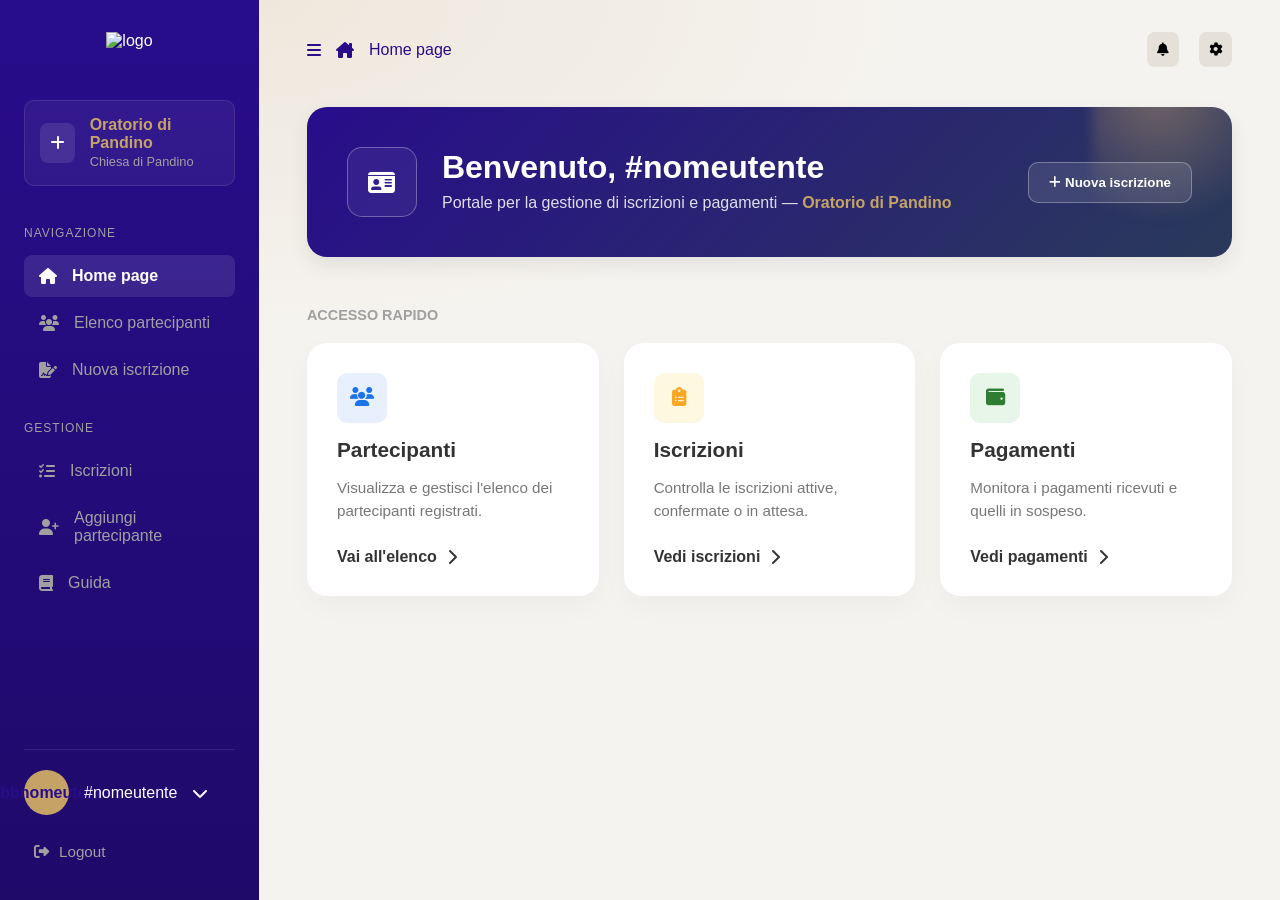
==== conf/index.html @ 87c7ec09 "first commit" ====
<!DOCTYPE html>
<html lang="it">
<head>
    <meta charset="UTF-8">
    <meta name="viewport" content="width=device-width, initial-scale=1.0">
    <title>GIIN - Dashboard</title>
    <link rel="stylesheet" href="shared.css">
    <link rel="stylesheet" href="index.css">
    <link rel="stylesheet" href="https://cdnjs.cloudflare.com/ajax/libs/font-awesome/6.4.0/css/all.min.css">
</head>
<body>

    <div class="container">
        <aside class="sidebar">
            <div class="logo">
                <img src="LOGO.svg" alt="logo">
            </div>

            <div class="location-card">
                <div class="icon-plus"><i class="fa-solid fa-plus"></i></div>
                <div class="text">
                    <strong>Oratorio di Pandino</strong>
                    <span>Chiesa di Pandino</span>
                </div>
            </div>

            <nav class="menu">
                <p class="menu-label">NAVIGAZIONE</p>
                <ul>
                    <li class="active"><a href="index.html"><i class="fa-solid fa-house"></i> Home page</a></li>
                    <li><a href="partecipanti.html"><i class="fa-solid fa-users"></i> Elenco partecipanti</a></li>
                    <li><a href="iscrizione.html"><i class="fa-solid fa-file-signature"></i> Nuova iscrizione</a></li>
                </ul>

                <p class="menu-label">GESTIONE</p>
                <ul>
                    <li><a href="memoria.html"><i class="fa-solid fa-list-check"></i> Iscrizioni</a></li>
                    <li><a href="nuovo.html"><i class="fa-solid fa-user-plus"></i> Aggiungi partecipante</a></li>
                    <li><a href="guida.html"><i class="fa-solid fa-book"></i> Guida</a></li>
                </ul>
            </nav>

            <div class="sidebar-footer">
                <div class="user-info">
                    <div class="avatar">#abbnomeutente</div>
                    <span>#nomeutente</span>
                    <i class="fa-solid fa-chevron-down"></i>
                </div>
                <a href="#" class="logout"><i class="fa-solid fa-right-from-bracket"></i> Logout</a>
            </div>
        </aside>

        <main class="main-content">
            <header class="top-bar">
                <div class="breadcrumb">
                    <i class="fa-solid fa-bars"></i>
                    <i class="fa-solid fa-house-chimney"></i>
                    <span>Home page</span>
                </div>
                <div class="top-icons">
                    <button class="btn-icon"><i class="fa-solid fa-bell"></i></button>
                    <button class="btn-icon"><i class="fa-solid fa-gear"></i></button>
                </div>
            </header>

            <section class="hero-card">
                <div class="hero-content">
                    <div class="hero-icon-box">
                        <i class="fa-solid fa-id-card"></i>
                    </div>
                    <div class="hero-text">
                        <h2>Benvenuto, #nomeutente</h2>
                        <p>Portale per la gestione di iscrizioni e pagamenti — <span>Oratorio di Pandino</span></p>
                    </div>
                </div>
                <button class="btn-new"><i class="fa-solid fa-plus"></i> Nuova iscrizione</button>
            </section>

            <section class="quick-access">
                <h3>ACCESSO RAPIDO</h3>
                <div class="cards-grid">
                    <div class="card">
                        <div class="card-icon blue"><i class="fa-solid fa-users"></i></div>
                        <h4>Partecipanti</h4>
                        <p>Visualizza e gestisci l'elenco dei partecipanti registrati.</p>
                        <a href="#">Vai all'elenco <i class="fa-solid fa-chevron-right"></i></a>
                    </div>

                    <div class="card">
                        <div class="card-icon yellow"><i class="fa-solid fa-clipboard-list"></i></div>
                        <h4>Iscrizioni</h4>
                        <p>Controlla le iscrizioni attive, confermate o in attesa.</p>
                        <a href="#">Vedi iscrizioni <i class="fa-solid fa-chevron-right"></i></a>
                    </div>

                    <div class="card">
                        <div class="card-icon green"><i class="fa-solid fa-wallet"></i></div>
                        <h4>Pagamenti</h4>
                        <p>Monitora i pagamenti ricevuti e quelli in sospeso.</p>
                        <a href="#">Vedi pagamenti <i class="fa-solid fa-chevron-right"></i></a>
                    </div>
                </div>
            </section>
        </main>
    </div>

    <script src="script.js"></script>
</body>
</html>
---- conf/shared.css ----
:root {
  --bg-dark: #280d8b;
  --bg-light: #f5f3ef;
  --accent-gold: #c5a367;
  --text-white: #ffffff;
  --text-gray: #a0a0a0;
  --text-dark: #1f2937;
  --card-white: #ffffff;

  --shadow-xs: 0 1px 2px rgba(0, 0, 0, 0.04);
  --shadow-sm: 0 8px 20px rgba(17, 24, 39, 0.08);
  --shadow-md: 0 18px 50px rgba(17, 24, 39, 0.14);

  --radius-sm: 12px;
  --radius-md: 16px;
  --radius-lg: 22px;

  --transition-fast: 0.15s ease;
  --transition-normal: 0.25s ease;
}

* {
  margin: 0;
  padding: 0;
  box-sizing: border-box;
  font-family: 'Segoe UI', Tahoma, Geneva, Verdana, sans-serif;
}

body {
  background: radial-gradient(1200px 600px at 20% 0%, rgba(197, 163, 103, 0.14), transparent 55%),
    var(--bg-light);
  color: #111827;
  overflow-x: hidden;
}

img {
  max-width: 100%;
  display: block;
}

.container {
  display: flex;
  min-height: 100vh;
}

/* Sidebar */
.sidebar {
  width: 350px;
  background: linear-gradient(180deg, var(--bg-dark), #1f0a6a);
  color: var(--text-white);
  padding: 2rem 1.5rem;
  display: flex;
  flex-direction: column;
}

.logo {
  display: flex;
  justify-content: center;
  align-items: center;
  margin-bottom: 18px;
}

.logo img {
  max-height: 200px;
  object-fit: contain;
}

.location-card {
  background: rgba(255, 255, 255, 0.06);
  border: 1px solid rgba(255, 255, 255, 0.12);
  border-radius: var(--radius-sm);
  padding: 14px;
  margin-top: 18px;
  display: flex;
  align-items: center;
  gap: 12px;
}

.icon-plus {
  background: rgba(255, 255, 255, 0.12);
  width: 42px;
  height: 42px;
  border-radius: 12px;
  display: flex;
  justify-content: center;
  align-items: center;
}

.location-card .text strong {
  display: block;
  color: var(--accent-gold);
  font-size: 1rem;
}

.location-card .text span {
  font-size: 0.8rem;
  color: rgba(255, 255, 255, 0.75);
}

.menu {
  margin-top: 36px;
  flex-grow: 1;
}

.menu-label {
  font-size: 0.75rem;
  color: rgba(255, 255, 255, 0.68);
  letter-spacing: 1px;
  margin-bottom: 14px;
}

.menu ul {
  list-style: none;
  margin-bottom: 22px;
}

.menu li {
  padding: 11px 14px;
  border-radius: 12px;
  margin-bottom: 8px;
  transition: var(--transition-normal);
}

.menu li:hover {
  background: rgba(255, 255, 255, 0.10);
  transform: translateX(4px);
}

.menu li.active {
  background: rgba(255, 255, 255, 0.14);
}

.menu a {
  color: rgba(255, 255, 255, 0.72);
  text-decoration: none;
  display: flex;
  align-items: center;
  gap: 12px;
}

.menu li.active a {
  color: var(--text-white);
  font-weight: 600;
}

.sidebar-footer {
  border-top: 1px solid rgba(255, 255, 255, 0.12);
  padding-top: 18px;
}

.user-info {
  display: flex;
  align-items: center;
  gap: 12px;
  margin-bottom: 16px;
}

.avatar {
  background: var(--accent-gold);
  color: var(--bg-dark);
  width: 44px;
  height: 44px;
  border-radius: 50%;
  display: flex;
  justify-content: center;
  align-items: center;
  font-weight: 800;
}

.logout {
  color: rgba(255, 255, 255, 0.7);
  text-decoration: none;
  display: flex;
  align-items: center;
  gap: 10px;
  font-size: 0.95rem;
  padding: 8px 10px;
  border-radius: 10px;
}

.logout:hover {
  background: rgba(255, 255, 255, 0.08);
}

/* Main */
.main-content {
  flex-grow: 1;
  padding: 2.2rem 3.2rem;
  max-width: 1200px;
}

.top-bar {
  display: flex;
  justify-content: space-between;
  align-items: center;
  margin-bottom: 28px;
}

.breadcrumb {
  display: flex;
  align-items: center;
  gap: 12px;
  color: var(--bg-dark);
  font-weight: 600;
}

.top-icons {
  display: flex;
  align-items: center;
  gap: 10px;
}

.btn-icon {
  background: rgba(229, 224, 216, 0.95);
  border: 1px solid rgba(0, 0, 0, 0.03);
  padding: 10px;
  border-radius: 12px;
  cursor: pointer;
  transition: var(--transition-fast);
}

.btn-icon:hover {
  background: rgba(212, 201, 184, 1);
  transform: translateY(-1px);
}

/* Hero */
.hero-card {
  background: linear-gradient(135deg, var(--bg-dark) 0%, #3d1db3 100%);
  border-radius: var(--radius-lg);
  padding: 30px 40px;
  color: white;
  display: flex;
  justify-content: space-between;
  align-items: center;
  position: relative;
  overflow: hidden;
  box-shadow: var(--shadow-sm);
}

.hero-card::after {
  content: '';
  position: absolute;
  inset: -80px -80px auto auto;
  width: 220px;
  height: 220px;
  background: radial-gradient(circle at 30% 30%, rgba(197, 163, 103, 0.65), transparent 60%);
  filter: blur(6px);
  opacity: 0.7;
  pointer-events: none;
}

.hero-content {
  display: flex;
  align-items: center;
  gap: 22px;
  z-index: 1;
}

.hero-icon {
  width: 58px;
  height: 58px;
  border-radius: 16px;
  border: 1px solid rgba(255, 255, 255, 0.28);
  background: rgba(255, 255, 255, 0.06);
  display: flex;
  justify-content: center;
  align-items: center;
  font-size: 1.35rem;
}

.hero-icon-box {
  width: 70px;
  height: 70px;
  border-radius: 18px;
  border: 1px solid rgba(255, 255, 255, 0.28);
  background: rgba(255, 255, 255, 0.06);
  display: flex;
  justify-content: center;
  align-items: center;
  font-size: 1.5rem;
}

.hero-text h2 {
  font-size: 2rem;
  margin-bottom: 4px;
}

.hero-text p {
  color: rgba(255, 255, 255, 0.85);
  line-height: 1.45;
}

.btn-new {
  background: rgba(255, 255, 255, 0.12);
  color: white;
  border: 1px solid rgba(255, 255, 255, 0.28);
  padding: 12px 18px;
  border-radius: 14px;
  cursor: pointer;
  font-weight: 700;
  z-index: 1;
  transition: var(--transition-fast);
}

.btn-new:hover {
  background: rgba(255, 255, 255, 0.18);
  transform: translateY(-2px);
  box-shadow: var(--shadow-xs);
}

.content-section {
  background: var(--card-white);
  padding: 32px;
  border-radius: var(--radius-lg);
  box-shadow: var(--shadow-light);
  border: 1px solid rgba(17, 24, 39, 0.04);
}

.fade-in {
  animation: fadeIn 0.5s ease-out;
}

@keyframes fadeIn {
  from {
    opacity: 0;
    transform: translateY(10px);
  }
  to {
    opacity: 1;
    transform: translateY(0);
  }
}

@media (max-width: 1024px) {
  .sidebar {
    width: 300px;
  }
  .main-content {
    padding: 2rem;
  }
}

@media (max-width: 768px) {
  .container {
    flex-direction: column;
  }

  .sidebar {
    width: 100%;
    height: auto;
    position: relative;
    padding: 1rem;
  }

  .sidebar-footer,
  .location-card,
  .menu-label {
    display: none;
  }

  .menu {
    margin-top: 8px;
  }

  .menu ul {
    display: flex;
    flex-wrap: wrap;
    gap: 8px;
    margin-bottom: 0;
  }

  .menu li {
    margin-bottom: 0;
    padding: 10px 12px;
  }

  .main-content {
    padding: 1.25rem;
  }

  .hero-card {
    padding: 20px;
    flex-direction: column;
    text-align: center;
    gap: 18px;
  }

  .hero-content {
    flex-direction: column;
  }
}
---- conf/index.css ----
:root {
    /* delega a shared.css quando presente */

    --bg-dark: #280d8b;
    --bg-light: #f5f3ef;
    --accent-gold: #c5a367;
    --text-white: #ffffff;
    --text-gray: #a0a0a0;
    --card-white: #ffffff;
    --shadow-light: rgba(0,0,0,0.03);
    --shadow-medium: rgba(0,0,0,0.1);
    --transition-fast: 0.2s ease;
    --transition-normal: 0.3s ease;
}

* {
    margin: 0;
    padding: 0;
    box-sizing: border-box;
    font-family: 'Segoe UI', Tahoma, Geneva, Verdana, sans-serif;
}

body {
    background-color: var(--bg-light);
}

.container {
    display: flex;
    min-height: 100vh;
}

/* Sidebar */
.sidebar {
    width: 350px;
    background-color: var(--bg-dark);
    color: var(--text-white);
    padding: 2rem 1.5rem;
    display: flex;
    flex-direction: column;
}


.logo {
    display: flex;
    justify-content: center; 
    align-items: center;
    margin-bottom: 20px;
}

.logo img {
    max-width: 100%;    
    height: auto;       
    max-height: 200px;  
    object-fit: contain; 
}

.location-card {
    background: rgba(255,255,255,0.05);
    border: 1px solid rgba(255,255,255,0.1);
    border-radius: 10px;
    padding: 15px;
    margin-top: 30px;
    display: flex;
    align-items: center;
    gap: 15px;
}

.icon-plus {
    background: rgba(255,255,255,0.1);
    width: 40px;
    height: 40px;
    border-radius: 8px;
    display: flex;
    justify-content: center;
    align-items: center;
}

.location-card .text strong { display: block; color: var(--accent-gold); }
.location-card .text span { font-size: 0.8rem; color: var(--text-gray); }

.menu { margin-top: 40px; flex-grow: 1; }

.menu-label {
    font-size: 0.75rem;
    color: var(--text-gray);
    letter-spacing: 1px;
    margin-bottom: 15px;
}

.menu ul { list-style: none; margin-bottom: 30px; }

.menu li {
    padding: 12px 15px;
    border-radius: 8px;
    margin-bottom: 5px;
    transition: 0.3s;
}

.menu li.active { background: rgba(255,255,255,0.1); }

.menu a {
    color: var(--text-gray);
    text-decoration: none;
    display: flex;
    align-items: center;
    gap: 15px;
}

.menu li.active a { color: var(--text-white); }

/* Footer Sidebar */
.sidebar-footer { border-top: 1px solid rgba(255,255,255,0.1); padding-top: 20px; }

.user-info {
    display: flex;
    align-items: center;
    gap: 15px;
    margin-bottom: 20px;
}

.avatar {
    background: var(--accent-gold);
    color: var(--bg-dark);
    width: 45px;
    height: 45px;
    border-radius: 50%;
    display: flex;
    justify-content: center;
    align-items: center;
    font-weight: bold;
}

.logout { color: var(--text-gray); text-decoration: none; display: flex; align-items: center; gap: 10px; }

/* Main Content */
.main-content {
    flex-grow: 1;
    padding: 2rem 3rem;
}

.top-bar {
    display: flex;
    justify-content: space-between;
    align-items: center;
    margin-bottom: 40px;
}

.breadcrumb { display: flex; align-items: center; gap: 15px; color: var(--bg-dark); font-weight: 500; }

.btn-icon {
    background: #e5e0d8;
    border: none;
    padding: 10px;
    border-radius: 8px;
    margin-left: 10px;
    cursor: pointer;
}

/* Hero Section */
.hero-card {
    background: linear-gradient(135deg, var(--bg-dark) 0%, #2a3a5a 100%);
    border-radius: 20px;
    padding: 40px;
    color: white;
    display: flex;
    justify-content: space-between;
    align-items: center;
    position: relative;
    overflow: hidden;
}

.hero-content { display: flex; align-items: center; gap: 25px; z-index: 2; }

.hero-icon-box {
    width: 70px;
    height: 70px;
    border: 1px solid rgba(255,255,255,0.3);
    border-radius: 15px;
    display: flex;
    justify-content: center;
    align-items: center;
    font-size: 1.5rem;
}

.hero-text h2 { font-size: 2rem; margin-bottom: 5px; }
.hero-text span { color: var(--accent-gold); font-weight: bold; }

.btn-new {
    background: rgba(255,255,255,0.1);
    color: white;
    border: 1px solid rgba(255,255,255,0.3);
    padding: 12px 20px;
    border-radius: 10px;
    cursor: pointer;
    font-weight: bold;
    z-index: 2;
}

/* Quick Access Cards */
.quick-access { margin-top: 50px; }
.quick-access h3 { color: var(--text-gray); font-size: 0.9rem; margin-bottom: 20px; }

.cards-grid {
    display: grid;
    grid-template-columns: repeat(3, 1fr);
    gap: 25px;
}

.card {
    background: var(--card-white);
    padding: 30px;
    border-radius: 20px;
    box-shadow: 0 10px 30px rgba(0,0,0,0.03);
    display: flex;
    flex-direction: column;
    gap: 15px;
}

.card-icon {
    width: 50px;
    height: 50px;
    border-radius: 10px;
    display: flex;
    justify-content: center;
    align-items: center;
    font-size: 1.2rem;
}

.card-icon.blue { background: #e8f0fe; color: #1a73e8; }
.card-icon.yellow { background: #fff8e1; color: #f9a825; }
.card-icon.green { background: #e8f5e9; color: #2e7d32; }

.card h4 { font-size: 1.3rem; color: #333; }
.card p { color: #777; line-height: 1.5; font-size: 0.95rem; }
.card a {
    margin-top: 10px;
    text-decoration: none;
    color: #333;
    font-weight: 600;
    display: flex;
    align-items: center;
    gap: 10px;
}


@media (max-width: 1024px) {
    .sidebar {
        width: 300px;
    }
    
    .main-content {
        padding: 2rem 2rem;
    }
    
    .cards-grid {
        grid-template-columns: repeat(2, 1fr);
        gap: 20px;
    }
    
    .hero-card {
        padding: 30px;
        flex-direction: column;
        text-align: center;
        gap: 20px;
    }
    
    .hero-content {
        flex-direction: column;
        gap: 20px;
    }
}

@media (max-width: 768px) {
    .container {
        flex-direction: column;
    }
    
    .sidebar {
        width: 100%;
        height: auto;
        padding: 1rem;
        position: relative;
    }
    
    .sidebar-footer {
        display: none; 
    }
    
    .main-content {
        padding: 1rem;
    }
    
    .top-bar {
        flex-direction: column;
        gap: 10px;
        align-items: flex-start;
    }
    
    .breadcrumb {
        font-size: 0.9rem;
    }
    
    .hero-card {
        padding: 20px;
        margin-bottom: 20px;
    }
    
    .hero-text h2 {
        font-size: 1.5rem;
    }
    
    .cards-grid {
        grid-template-columns: 1fr;
        gap: 15px;
    }
    
    .card {
        padding: 20px;
    }
    
    .card h4 {
        font-size: 1.1rem;
    }
    
    .card p {
        font-size: 0.9rem;
    }
}

@media (max-width: 480px) {
    .sidebar {
        padding: 1rem 0.5rem;
    }
    
    .location-card {
        padding: 10px;
        gap: 10px;
    }
    
    .menu li {
        padding: 10px 12px;
    }
    
    .main-content {
        padding: 0.5rem;
    }
}
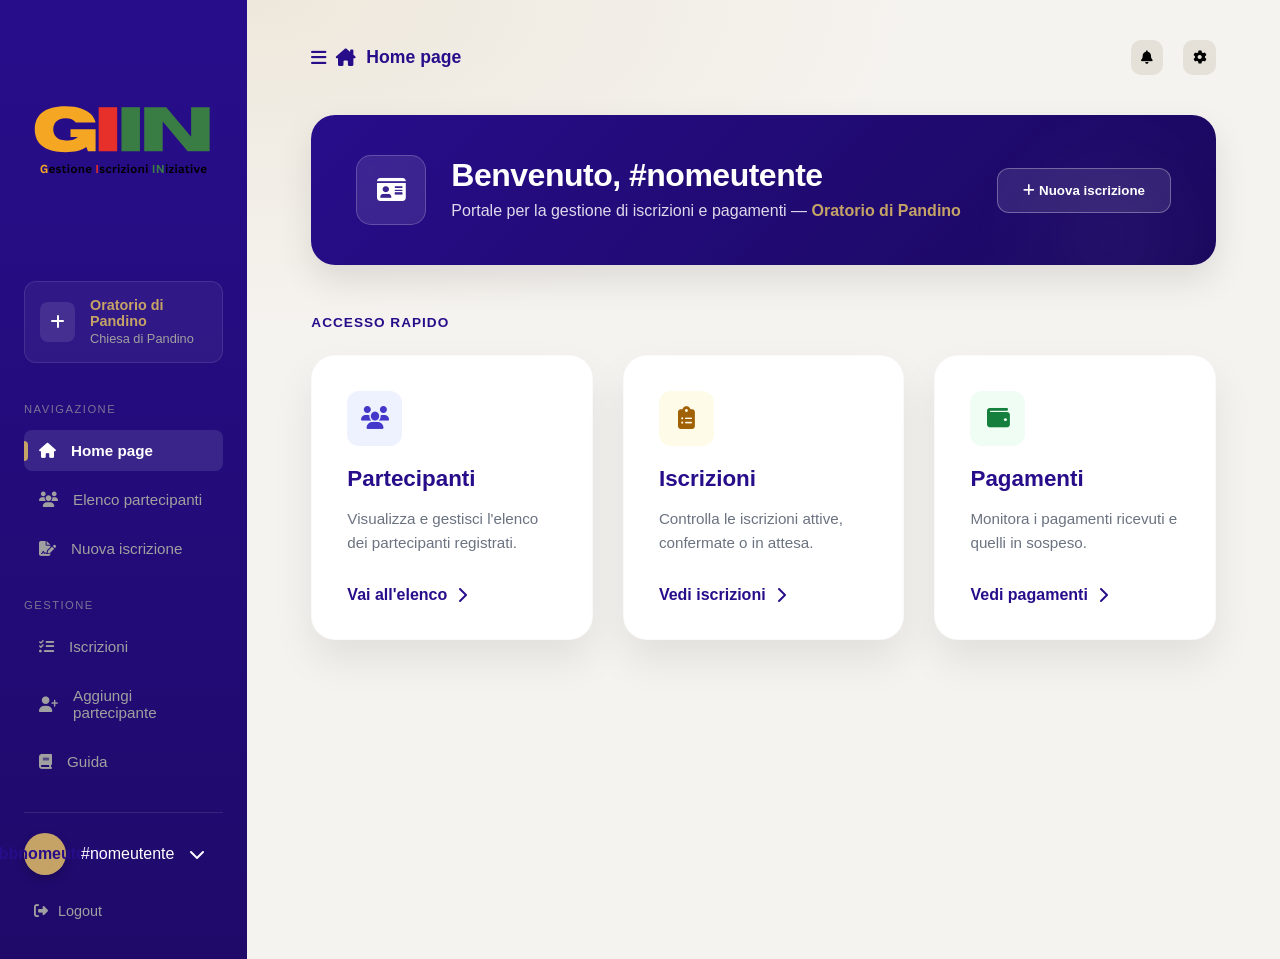
==== commit ace171b6: "feat: Enhance styling and functionality across various components - Updated CSS variables and styles" ====
--- a/conf/index.html
+++ b/conf/index.html
@@ -13,7 +13,7 @@
     <div class="container">
         <aside class="sidebar">
             <div class="logo">
-                <img src="LOGO.svg" alt="logo">
+                <img src="logo.svg" alt="logo">
             </div>
 
             <div class="location-card">
--- a/conf/index.css
+++ b/conf/index.css
@@ -1,6 +1,4 @@
 :root {
-    /* delega a shared.css quando presente */
-
     --bg-dark: #280d8b;
     --bg-light: #f5f3ef;
     --accent-gold: #c5a367;
@@ -9,6 +7,7 @@
     --card-white: #ffffff;
     --shadow-light: rgba(0,0,0,0.03);
     --shadow-medium: rgba(0,0,0,0.1);
+    --shadow-premium: 0 20px 40px rgba(0,0,0,0.08);
     --transition-fast: 0.2s ease;
     --transition-normal: 0.3s ease;
 }
@@ -17,11 +16,13 @@
     margin: 0;
     padding: 0;
     box-sizing: border-box;
-    font-family: 'Segoe UI', Tahoma, Geneva, Verdana, sans-serif;
+    font-family: 'Segoe UI', Roboto, Helvetica, Arial, sans-serif;
 }
 
 body {
     background-color: var(--bg-light);
+    color: #111827;
+    overflow-x: hidden;
 }
 
 .container {
@@ -29,7 +30,6 @@
     min-height: 100vh;
 }
 
-/* Sidebar */
 .sidebar {
     width: 350px;
     background-color: var(--bg-dark);
@@ -39,7 +39,6 @@
     flex-direction: column;
 }
 
-
 .logo {
     display: flex;
     justify-content: center; 
@@ -57,7 +56,7 @@
 .location-card {
     background: rgba(255,255,255,0.05);
     border: 1px solid rgba(255,255,255,0.1);
-    border-radius: 10px;
+    border-radius: 12px;
     padding: 15px;
     margin-top: 30px;
     display: flex;
@@ -75,28 +74,64 @@
     align-items: center;
 }
 
-.location-card .text strong { display: block; color: var(--accent-gold); }
-.location-card .text span { font-size: 0.8rem; color: var(--text-gray); }
-
-.menu { margin-top: 40px; flex-grow: 1; }
+.location-card .text strong { 
+    display: block; 
+    color: var(--accent-gold); 
+    font-size: 0.9rem;
+}
+
+.location-card .text span { 
+    font-size: 0.8rem; 
+    color: var(--text-gray); 
+}
+
+.menu { 
+    margin-top: 40px; 
+    flex-grow: 1; 
+}
 
 .menu-label {
-    font-size: 0.75rem;
+    font-size: 0.7rem;
     color: var(--text-gray);
-    letter-spacing: 1px;
+    text-transform: uppercase;
+    letter-spacing: 1.5px;
     margin-bottom: 15px;
-}
-
-.menu ul { list-style: none; margin-bottom: 30px; }
+    opacity: 0.7;
+}
+
+.menu ul { 
+    list-style: none; 
+    margin-bottom: 30px; 
+}
 
 .menu li {
     padding: 12px 15px;
     border-radius: 8px;
-    margin-bottom: 5px;
-    transition: 0.3s;
-}
-
-.menu li.active { background: rgba(255,255,255,0.1); }
+    margin-bottom: 8px;
+    transition: var(--transition-normal);
+    cursor: pointer;
+    position: relative;
+}
+
+.menu li:hover { 
+    background: rgba(255,255,255,0.08); 
+    transform: translateX(5px); 
+}
+
+.menu li.active { 
+    background: rgba(255,255,255,0.1); 
+}
+
+.menu li.active::before {
+    content: '';
+    position: absolute;
+    left: 0;
+    top: 25%;
+    height: 50%;
+    width: 4px;
+    background: var(--accent-gold);
+    border-radius: 0 4px 4px 0;
+}
 
 .menu a {
     color: var(--text-gray);
@@ -104,12 +139,18 @@
     display: flex;
     align-items: center;
     gap: 15px;
-}
-
-.menu li.active a { color: var(--text-white); }
-
-/* Footer Sidebar */
-.sidebar-footer { border-top: 1px solid rgba(255,255,255,0.1); padding-top: 20px; }
+    font-size: 0.95rem;
+}
+
+.menu li.active a { 
+    color: var(--text-white); 
+    font-weight: 600;
+}
+
+.sidebar-footer { 
+    border-top: 1px solid rgba(255,255,255,0.1); 
+    padding-top: 20px; 
+}
 
 .user-info {
     display: flex;
@@ -121,21 +162,34 @@
 .avatar {
     background: var(--accent-gold);
     color: var(--bg-dark);
-    width: 45px;
-    height: 45px;
+    width: 42px;
+    height: 42px;
     border-radius: 50%;
     display: flex;
     justify-content: center;
     align-items: center;
     font-weight: bold;
-}
-
-.logout { color: var(--text-gray); text-decoration: none; display: flex; align-items: center; gap: 10px; }
-
-/* Main Content */
+    box-shadow: 0 4px 10px rgba(0,0,0,0.2);
+}
+
+.logout { 
+    color: var(--text-gray); 
+    text-decoration: none; 
+    display: flex; 
+    align-items: center; 
+    gap: 10px;
+    font-size: 0.9rem;
+    transition: color var(--transition-fast);
+}
+
+.logout:hover {
+    color: #ff4d4d;
+}
+
 .main-content {
     flex-grow: 1;
-    padding: 2rem 3rem;
+    padding: 2.5rem 4rem;
+    max-width: 1400px;
 }
 
 .top-bar {
@@ -145,203 +199,201 @@
     margin-bottom: 40px;
 }
 
-.breadcrumb { display: flex; align-items: center; gap: 15px; color: var(--bg-dark); font-weight: 500; }
+.breadcrumb { 
+    display: flex; 
+    align-items: center; 
+    gap: 10px; 
+    color: var(--bg-dark); 
+    font-weight: 600; 
+    font-size: 1.1rem;
+}
 
 .btn-icon {
     background: #e5e0d8;
     border: none;
     padding: 10px;
-    border-radius: 8px;
+    border-radius: 10px;
     margin-left: 10px;
     cursor: pointer;
-}
-
-/* Hero Section */
+    transition: var(--transition-fast);
+}
+
+.btn-icon:hover { 
+    background: #d4c9b8; 
+    transform: translateY(-2px); 
+}
+
 .hero-card {
-    background: linear-gradient(135deg, var(--bg-dark) 0%, #2a3a5a 100%);
-    border-radius: 20px;
-    padding: 40px;
+    background: linear-gradient(135deg, var(--bg-dark) 0%, #1a085e 100%);
+    border-radius: 24px;
+    padding: 40px 45px;
     color: white;
     display: flex;
     justify-content: space-between;
     align-items: center;
     position: relative;
     overflow: hidden;
-}
-
-.hero-content { display: flex; align-items: center; gap: 25px; z-index: 2; }
+    box-shadow: 0 15px 35px var(--shadow-medium);
+}
+
+.hero-card::after {
+    content: '';
+    position: absolute;
+    top: -20%;
+    right: -5%;
+    width: 300px;
+    height: 300px;
+    background: radial-gradient(circle, rgba(255,255,255,0.05) 0%, transparent 70%);
+}
+
+.hero-content { 
+    display: flex; 
+    align-items: center; 
+    gap: 25px; 
+    z-index: 2; 
+}
 
 .hero-icon-box {
     width: 70px;
     height: 70px;
-    border: 1px solid rgba(255,255,255,0.3);
+    border: 1px solid rgba(255,255,255,0.2);
     border-radius: 15px;
     display: flex;
     justify-content: center;
     align-items: center;
-    font-size: 1.5rem;
-}
-
-.hero-text h2 { font-size: 2rem; margin-bottom: 5px; }
-.hero-text span { color: var(--accent-gold); font-weight: bold; }
+    font-size: 1.6rem;
+    background: rgba(255,255,255,0.1);
+    backdrop-filter: blur(5px);
+}
+
+.hero-text h2 { 
+    font-size: 2rem; 
+    margin-bottom: 5px; 
+    letter-spacing: -0.5px;
+}
+
+.hero-text span { 
+    color: var(--accent-gold); 
+    font-weight: 700; 
+}
 
 .btn-new {
     background: rgba(255,255,255,0.1);
     color: white;
     border: 1px solid rgba(255,255,255,0.3);
-    padding: 12px 20px;
-    border-radius: 10px;
+    padding: 14px 25px;
+    border-radius: 12px;
     cursor: pointer;
-    font-weight: bold;
+    font-weight: 700;
     z-index: 2;
-}
-
-/* Quick Access Cards */
-.quick-access { margin-top: 50px; }
-.quick-access h3 { color: var(--text-gray); font-size: 0.9rem; margin-bottom: 20px; }
+    transition: var(--transition-fast);
+}
+
+.btn-new:hover { 
+    background: var(--accent-gold); 
+    border-color: var(--accent-gold);
+    color: var(--bg-dark);
+    transform: translateY(-3px);
+}
+
+.quick-access { 
+    margin-top: 50px; 
+}
+
+.quick-access h3 { 
+    color: var(--bg-dark); 
+    font-size: 0.85rem; 
+    margin-bottom: 25px; 
+    text-transform: uppercase;
+    letter-spacing: 1px;
+    font-weight: 800;
+}
 
 .cards-grid {
     display: grid;
     grid-template-columns: repeat(3, 1fr);
-    gap: 25px;
+    gap: 30px;
 }
 
 .card {
     background: var(--card-white);
-    padding: 30px;
-    border-radius: 20px;
-    box-shadow: 0 10px 30px rgba(0,0,0,0.03);
+    padding: 35px;
+    border-radius: 24px;
+    box-shadow: var(--shadow-premium);
     display: flex;
     flex-direction: column;
     gap: 15px;
+    transition: var(--transition-normal);
+    cursor: pointer;
+    border: 1px solid rgba(0,0,0,0.02);
+}
+
+.card:hover { 
+    transform: translateY(-8px); 
+    box-shadow: 0 25px 50px rgba(0,0,0,0.12); 
 }
 
 .card-icon {
-    width: 50px;
-    height: 50px;
-    border-radius: 10px;
+    width: 55px;
+    height: 55px;
+    border-radius: 12px;
     display: flex;
     justify-content: center;
     align-items: center;
-    font-size: 1.2rem;
-}
-
-.card-icon.blue { background: #e8f0fe; color: #1a73e8; }
-.card-icon.yellow { background: #fff8e1; color: #f9a825; }
-.card-icon.green { background: #e8f5e9; color: #2e7d32; }
-
-.card h4 { font-size: 1.3rem; color: #333; }
-.card p { color: #777; line-height: 1.5; font-size: 0.95rem; }
+    font-size: 1.4rem;
+    margin-bottom: 5px;
+}
+
+.card-icon.blue { background: #eef2ff; color: #4338ca; }
+.card-icon.yellow { background: #fefce8; color: #a16207; }
+.card-icon.green { background: #f0fdf4; color: #15803d; }
+
+.card h4 { 
+    font-size: 1.4rem; 
+    color: var(--bg-dark); 
+    font-weight: 700;
+}
+
+.card p { 
+    color: #6b7280; 
+    line-height: 1.6; 
+    font-size: 0.95rem; 
+}
+
 .card a {
-    margin-top: 10px;
+    margin-top: 15px;
     text-decoration: none;
-    color: #333;
-    font-weight: 600;
+    color: var(--bg-dark);
+    font-weight: 700;
     display: flex;
     align-items: center;
     gap: 10px;
 }
 
+.fade-in { 
+    animation: fadeIn 0.6s cubic-bezier(0.23, 1, 0.32, 1); 
+}
+
+@keyframes fadeIn {
+    from { opacity: 0; transform: translateY(20px); }
+    to { opacity: 1; transform: translateY(0); }
+}
 
 @media (max-width: 1024px) {
-    .sidebar {
-        width: 300px;
-    }
-    
-    .main-content {
-        padding: 2rem 2rem;
-    }
-    
-    .cards-grid {
-        grid-template-columns: repeat(2, 1fr);
-        gap: 20px;
-    }
-    
-    .hero-card {
-        padding: 30px;
-        flex-direction: column;
-        text-align: center;
-        gap: 20px;
-    }
-    
-    .hero-content {
-        flex-direction: column;
-        gap: 20px;
-    }
+    .sidebar { width: 300px; }
+    .main-content { padding: 2rem; }
+    .cards-grid { grid-template-columns: repeat(2, 1fr); gap: 20px; }
+    .hero-card { flex-direction: column; text-align: center; gap: 25px; }
 }
 
 @media (max-width: 768px) {
-    .container {
-        flex-direction: column;
-    }
-    
-    .sidebar {
-        width: 100%;
-        height: auto;
-        padding: 1rem;
-        position: relative;
-    }
-    
-    .sidebar-footer {
-        display: none; 
-    }
-    
-    .main-content {
-        padding: 1rem;
-    }
-    
-    .top-bar {
-        flex-direction: column;
-        gap: 10px;
-        align-items: flex-start;
-    }
-    
-    .breadcrumb {
-        font-size: 0.9rem;
-    }
-    
-    .hero-card {
-        padding: 20px;
-        margin-bottom: 20px;
-    }
-    
-    .hero-text h2 {
-        font-size: 1.5rem;
-    }
-    
-    .cards-grid {
-        grid-template-columns: 1fr;
-        gap: 15px;
-    }
-    
-    .card {
-        padding: 20px;
-    }
-    
-    .card h4 {
-        font-size: 1.1rem;
-    }
-    
-    .card p {
-        font-size: 0.9rem;
-    }
-}
-
-@media (max-width: 480px) {
-    .sidebar {
-        padding: 1rem 0.5rem;
-    }
-    
-    .location-card {
-        padding: 10px;
-        gap: 10px;
-    }
-    
-    .menu li {
-        padding: 10px 12px;
-    }
-    
-    .main-content {
-        padding: 0.5rem;
-    }
+    .container { flex-direction: column; }
+    .sidebar { width: 100%; height: auto; padding: 1.5rem; position: relative; }
+    .sidebar-footer, .menu-label, .menu li.active::before { display: none; }
+    .menu { margin-top: 10px; }
+    .menu ul { display: flex; overflow-x: auto; gap: 10px; padding-bottom: 10px; }
+    .menu li { margin-bottom: 0; white-space: nowrap; background: rgba(255,255,255,0.05); }
+    .main-content { padding: 1.5rem; }
+    .top-bar { flex-direction: column; align-items: flex-start; gap: 15px; }
+    .cards-grid { grid-template-columns: 1fr; }
 }
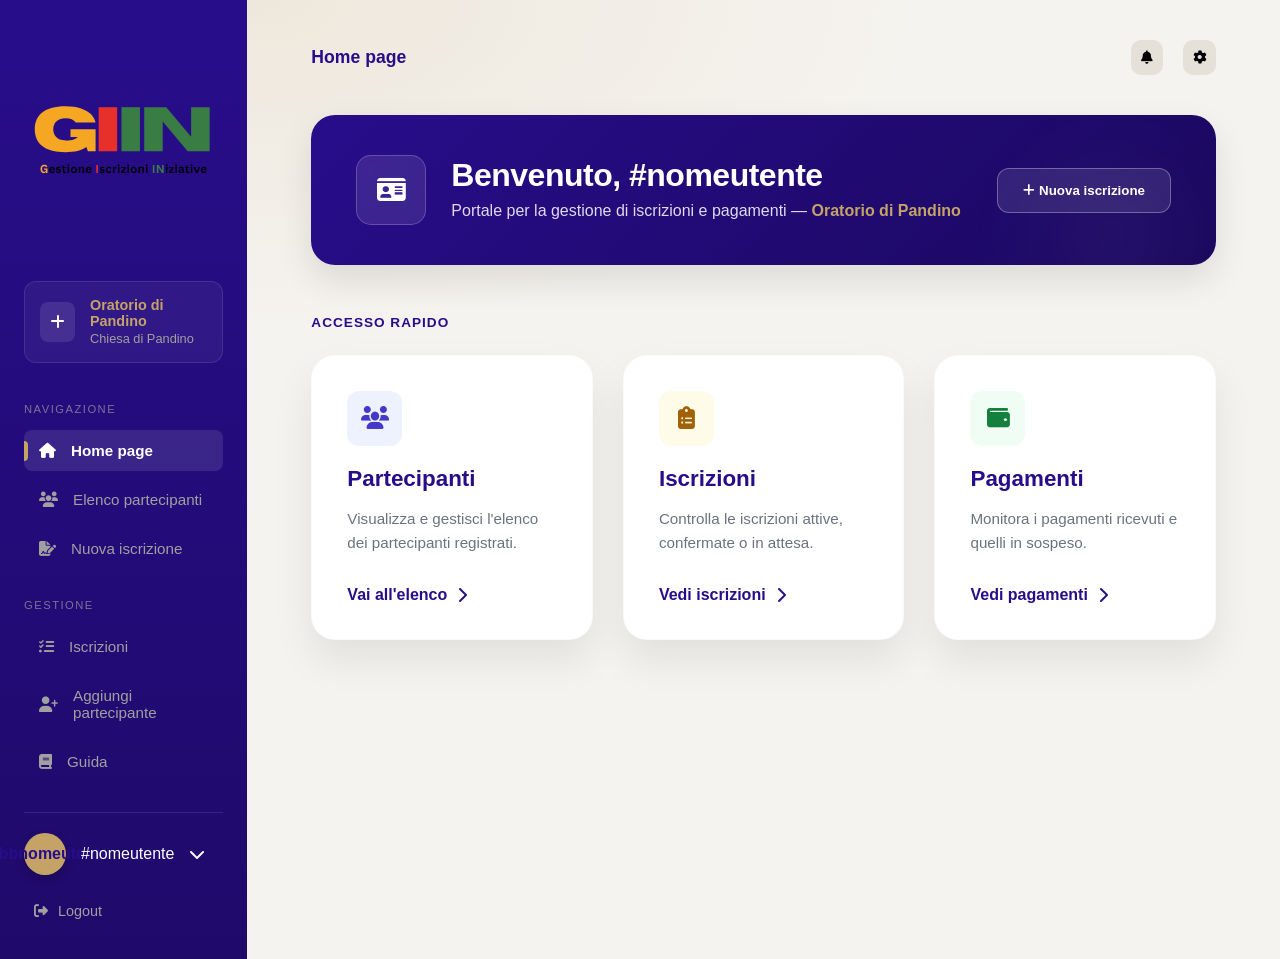
==== commit a88b7686: "feat: Implement sidebar functionality and enhance form structure" ====
--- a/conf/index.html
+++ b/conf/index.html
@@ -54,7 +54,6 @@
             <header class="top-bar">
                 <div class="breadcrumb">
                     <i class="fa-solid fa-bars"></i>
-                    <i class="fa-solid fa-house-chimney"></i>
                     <span>Home page</span>
                 </div>
                 <div class="top-icons">
@@ -104,6 +103,6 @@
         </main>
     </div>
 
-    <script src="script.js"></script>
+    <script src="shared.js"></script>
 </body>
 </html>
--- a/conf/shared.css
+++ b/conf/shared.css
@@ -202,6 +202,16 @@
   gap: 12px;
   color: var(--bg-dark);
   font-weight: 600;
+}
+
+.breadcrumb .fa-bars {
+  display: none;
+}
+
+@media (max-width: 768px) {
+  .breadcrumb .fa-bars {
+    display: inline-block;
+  }
 }
 
 .top-icons {
--- a/conf/index.css
+++ b/conf/index.css
@@ -388,7 +388,23 @@
 
 @media (max-width: 768px) {
     .container { flex-direction: column; }
-    .sidebar { width: 100%; height: auto; padding: 1.5rem; position: relative; }
+    .sidebar {
+        position: fixed !important;
+        top: 0;
+        left: -100%;
+        width: 280px;
+        height: 100vh;
+        padding: 1.5rem;
+        z-index: 99999 !important;
+        transition: left 0.3s cubic-bezier(0.4, 0, 0.2, 1);
+        display: flex !important;
+        box-shadow: 10px 0 30px rgba(0,0,0,0.2);
+    }
+
+    .sidebar.mobile-open {
+        left: 0 !important;
+    }
+
     .sidebar-footer, .menu-label, .menu li.active::before { display: none; }
     .menu { margin-top: 10px; }
     .menu ul { display: flex; overflow-x: auto; gap: 10px; padding-bottom: 10px; }
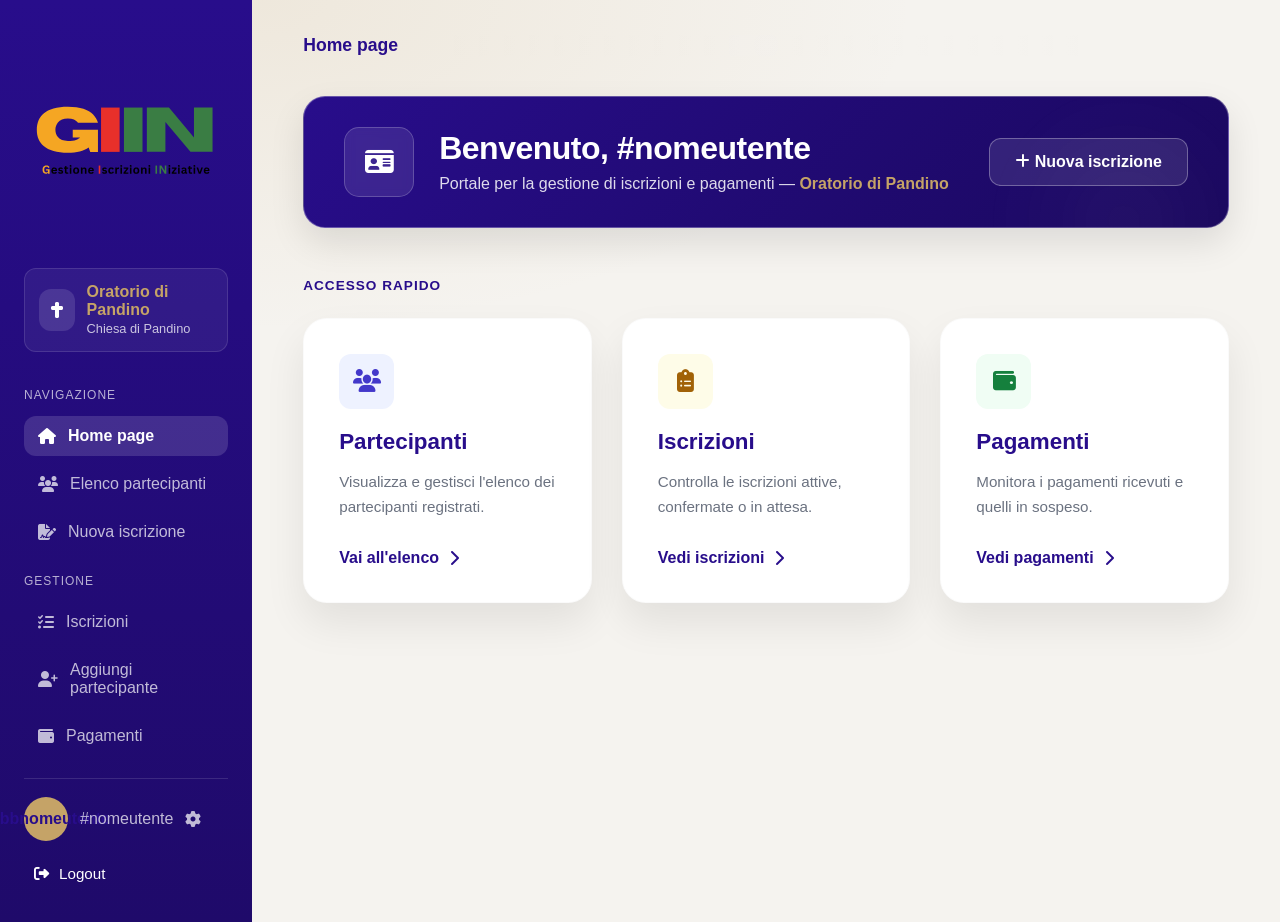
==== commit 52734c70: "finished" ====
--- a/conf/index.html
+++ b/conf/index.html
@@ -16,13 +16,13 @@
                 <img src="logo.svg" alt="logo">
             </div>
 
-            <div class="location-card">
-                <div class="icon-plus"><i class="fa-solid fa-plus"></i></div>
+            <a class="location-card" href="https://chiesapandino.it/">
+                <div class="icon-plus"><i class="fa-solid fa-cross"></i></div>
                 <div class="text">
                     <strong>Oratorio di Pandino</strong>
                     <span>Chiesa di Pandino</span>
                 </div>
-            </div>
+            </a>
 
             <nav class="menu">
                 <p class="menu-label">NAVIGAZIONE</p>
@@ -36,17 +36,17 @@
                 <ul>
                     <li><a href="memoria.html"><i class="fa-solid fa-list-check"></i> Iscrizioni</a></li>
                     <li><a href="nuovo.html"><i class="fa-solid fa-user-plus"></i> Aggiungi partecipante</a></li>
-                    <li><a href="guida.html"><i class="fa-solid fa-book"></i> Guida</a></li>
+                    <li><a href="pagamenti.html"><i class="fa-solid fa-wallet"></i> Pagamenti</a></li>
                 </ul>
             </nav>
 
             <div class="sidebar-footer">
-                <div class="user-info">
+                <a class="user-info" href="settings.html">
                     <div class="avatar">#abbnomeutente</div>
                     <span>#nomeutente</span>
-                    <i class="fa-solid fa-chevron-down"></i>
-                </div>
-                <a href="#" class="logout"><i class="fa-solid fa-right-from-bracket"></i> Logout</a>
+                    <i class="fa-solid fa-gear"></i>
+                </a>
+                <a href="https://giin.chiesapandino.it/" class="logout"><i class="fa-solid fa-right-from-bracket"></i> Logout</a>
             </div>
         </aside>
 
@@ -55,10 +55,6 @@
                 <div class="breadcrumb">
                     <i class="fa-solid fa-bars"></i>
                     <span>Home page</span>
-                </div>
-                <div class="top-icons">
-                    <button class="btn-icon"><i class="fa-solid fa-bell"></i></button>
-                    <button class="btn-icon"><i class="fa-solid fa-gear"></i></button>
                 </div>
             </header>
 
@@ -72,7 +68,7 @@
                         <p>Portale per la gestione di iscrizioni e pagamenti — <span>Oratorio di Pandino</span></p>
                     </div>
                 </div>
-                <button class="btn-new"><i class="fa-solid fa-plus"></i> Nuova iscrizione</button>
+                <a href="iscrizione.html" class="btn-new"><i class="fa-solid fa-plus"></i> Nuova iscrizione</a>
             </section>
 
             <section class="quick-access">
@@ -82,21 +78,21 @@
                         <div class="card-icon blue"><i class="fa-solid fa-users"></i></div>
                         <h4>Partecipanti</h4>
                         <p>Visualizza e gestisci l'elenco dei partecipanti registrati.</p>
-                        <a href="#">Vai all'elenco <i class="fa-solid fa-chevron-right"></i></a>
+                        <a href="partecipanti.html">Vai all'elenco <i class="fa-solid fa-chevron-right"></i></a>
                     </div>
 
                     <div class="card">
                         <div class="card-icon yellow"><i class="fa-solid fa-clipboard-list"></i></div>
                         <h4>Iscrizioni</h4>
                         <p>Controlla le iscrizioni attive, confermate o in attesa.</p>
-                        <a href="#">Vedi iscrizioni <i class="fa-solid fa-chevron-right"></i></a>
+                        <a href="memoria.html">Vedi iscrizioni <i class="fa-solid fa-chevron-right"></i></a>
                     </div>
 
                     <div class="card">
                         <div class="card-icon green"><i class="fa-solid fa-wallet"></i></div>
                         <h4>Pagamenti</h4>
                         <p>Monitora i pagamenti ricevuti e quelli in sospeso.</p>
-                        <a href="#">Vedi pagamenti <i class="fa-solid fa-chevron-right"></i></a>
+                        <a href="pagamenti.html">Vedi pagamenti <i class="fa-solid fa-chevron-right"></i></a>
                     </div>
                 </div>
             </section>
--- a/conf/shared.css
+++ b/conf/shared.css
@@ -1,24 +1,110 @@
 :root {
   --bg-dark: #280d8b;
+  --bg-dark-hover: #1e0a6b;
+  --bg-dark-gradient: #1a085e;
+  --bg-dark-gradient-soft: #3d1db3;
+  --sidebar-gradient-end: #1f0a6a;
   --bg-light: #f5f3ef;
+  --bg-light-hover: #eee8dc;
   --accent-gold: #c5a367;
+  --accent-gold-text: #7a5a17;
   --text-white: #ffffff;
   --text-gray: #a0a0a0;
+  --text-body: #111827;
   --text-dark: #1f2937;
+  --text-heading: #0f172a;
+  --text-muted: #475569;
+  --text-soft: #64748b;
+  --text-card-muted: #6b7280;
+  --text-form-label: #666666;
+  --text-default: #333333;
+  --danger: #ff4d4d;
+  --danger-text: rgb(185, 28, 28);
   --card-white: #ffffff;
-
+  --input-bg: #fafafa;
+  --input-border: #eeeeee;
+  --input-readonly-bg: #ececec;
+  --button-neutral: #e5e0d8;
+  --button-neutral-hover: #d4c9b8;
+  --card-icon-blue-bg: #eef2ff;
+  --card-icon-blue-text: #4338ca;
+  --card-icon-yellow-bg: #fefce8;
+  --card-icon-yellow-text: #a16207;
+  --card-icon-green-bg: #f0fdf4;
+  --card-icon-green-text: #15803d;
+  --transparent: transparent;
+  --white-005: rgba(255, 255, 255, 0.05);
+  --white-006: rgba(255, 255, 255, 0.06);
+  --white-008: rgba(255, 255, 255, 0.08);
+  --white-010: rgba(255, 255, 255, 0.10);
+  --white-012: rgba(255, 255, 255, 0.12);
+  --white-014: rgba(255, 255, 255, 0.14);
+  --white-018: rgba(255, 255, 255, 0.18);
+  --white-020: rgba(255, 255, 255, 0.20);
+  --white-028: rgba(255, 255, 255, 0.28);
+  --white-030: rgba(255, 255, 255, 0.30);
+  --white-068: rgba(255, 255, 255, 0.68);
+  --white-070: rgba(255, 255, 255, 0.70);
+  --white-072: rgba(255, 255, 255, 0.72);
+  --white-075: rgba(255, 255, 255, 0.75);
+  --white-085: rgba(255, 255, 255, 0.85);
+  --black-002: rgba(0, 0, 0, 0.02);
+  --black-003: rgba(0, 0, 0, 0.03);
+  --black-005: rgba(0, 0, 0, 0.05);
+  --black-010: rgba(0, 0, 0, 0.10);
+  --black-012: rgba(0, 0, 0, 0.12);
+  --black-020: rgba(0, 0, 0, 0.20);
+  --dark-003: rgba(17, 24, 39, 0.03);
+  --dark-004: rgba(17, 24, 39, 0.04);
+  --dark-006: rgba(17, 24, 39, 0.06);
+  --dark-008: rgba(17, 24, 39, 0.08);
+  --dark-010: rgba(17, 24, 39, 0.10);
+  --dark-012: rgba(17, 24, 39, 0.12);
+  --dark-014: rgba(17, 24, 39, 0.14);
+  --dark-055: rgba(17, 24, 39, 0.55);
+  --dark-075: rgba(17, 24, 39, 0.75);
+  --dark-080: rgba(17, 24, 39, 0.80);
+  --dark-085: rgba(17, 24, 39, 0.85);
+  --primary-004: rgba(40, 13, 139, 0.04);
+  --primary-005: rgba(40, 13, 139, 0.05);
+  --primary-008: rgba(40, 13, 139, 0.08);
+  --primary-009: rgba(40, 13, 139, 0.09);
+  --primary-014: rgba(40, 13, 139, 0.14);
+  --primary-022: rgba(40, 13, 139, 0.22);
+  --primary-025: rgba(40, 13, 139, 0.25);
+  --primary-035: rgba(40, 13, 139, 0.35);
+  --primary-095: rgba(40, 13, 139, 0.95);
+  --gold-010: rgba(197, 163, 103, 0.10);
+  --gold-012: rgba(197, 163, 103, 0.12);
+  --gold-014: rgba(197, 163, 103, 0.14);
+  --gold-018: rgba(197, 163, 103, 0.18);
+  --gold-025: rgba(197, 163, 103, 0.25);
+  --gold-045: rgba(197, 163, 103, 0.45);
+  --gold-065: rgba(197, 163, 103, 0.65);
+  --danger-006: rgba(239, 68, 68, 0.06);
+  --danger-010: rgba(239, 68, 68, 0.10);
+  --danger-020: rgba(239, 68, 68, 0.20);
+  --surface-neutral: rgba(229, 224, 216, 0.95);
+  --surface-neutral-hover: rgba(212, 201, 184, 1);
+  --shadow-light: rgba(0, 0, 0, 0.03);
+  --shadow-medium: rgba(0, 0, 0, 0.10);
+  --shadow-premium: 0 20px 40px rgba(0, 0, 0, 0.08);
   --shadow-xs: 0 1px 2px rgba(0, 0, 0, 0.04);
-  --shadow-sm: 0 8px 20px rgba(17, 24, 39, 0.08);
-  --shadow-md: 0 18px 50px rgba(17, 24, 39, 0.14);
-
+  --shadow-sm: 0 8px 20px var(--dark-008);
+  --shadow-md: 0 18px 50px var(--dark-014);
+  --shadow-card: 0 12px 26px var(--dark-006);
+  --shadow-card-hover: 0 18px 38px var(--dark-010);
+  --shadow-elevated: 0 25px 50px var(--black-012);
+  --shadow-sidebar: 10px 0 30px var(--black-020);
+  --shadow-avatar: 0 4px 10px var(--black-020);
+  --shadow-primary: 0 8px 20px var(--primary-025);
+  --shadow-primary-soft: 0 8px 18px var(--primary-022);
   --radius-sm: 12px;
   --radius-md: 16px;
   --radius-lg: 22px;
-
   --transition-fast: 0.15s ease;
   --transition-normal: 0.25s ease;
 }
-
 * {
   margin: 0;
   padding: 0;
@@ -26,10 +112,15 @@
   font-family: 'Segoe UI', Tahoma, Geneva, Verdana, sans-serif;
 }
 
+a, a:link, a:visited, a:hover, a:active, .btn-icon, .btn-icon:hover, .btn-icon:active, .btn-icon:focus, .logout, .logout:hover, .logout:active, .logout:focus {
+  text-decoration: none;
+  color: inherit;
+}
+
 body {
-  background: radial-gradient(1200px 600px at 20% 0%, rgba(197, 163, 103, 0.14), transparent 55%),
+  background: radial-gradient(1200px 600px at 20% 0%, var(--gold-014), var(--transparent) 55%),
     var(--bg-light);
-  color: #111827;
+  color: var(--text-body);
   overflow-x: hidden;
 }
 
@@ -41,12 +132,13 @@
 .container {
   display: flex;
   min-height: 100vh;
+  animation: pageFadeIn 0.55s ease-out both;
 }
 
 /* Sidebar */
 .sidebar {
   width: 350px;
-  background: linear-gradient(180deg, var(--bg-dark), #1f0a6a);
+  background: linear-gradient(180deg, var(--bg-dark), var(--sidebar-gradient-end));
   color: var(--text-white);
   padding: 2rem 1.5rem;
   display: flex;
@@ -66,8 +158,8 @@
 }
 
 .location-card {
-  background: rgba(255, 255, 255, 0.06);
-  border: 1px solid rgba(255, 255, 255, 0.12);
+  background: var(--white-006);
+  border: 1px solid var(--white-012);
   border-radius: var(--radius-sm);
   padding: 14px;
   margin-top: 18px;
@@ -77,7 +169,7 @@
 }
 
 .icon-plus {
-  background: rgba(255, 255, 255, 0.12);
+  background: var(--white-012);
   width: 42px;
   height: 42px;
   border-radius: 12px;
@@ -94,7 +186,7 @@
 
 .location-card .text span {
   font-size: 0.8rem;
-  color: rgba(255, 255, 255, 0.75);
+  color: var(--white-075);
 }
 
 .menu {
@@ -104,7 +196,7 @@
 
 .menu-label {
   font-size: 0.75rem;
-  color: rgba(255, 255, 255, 0.68);
+  color: var(--white-068);
   letter-spacing: 1px;
   margin-bottom: 14px;
 }
@@ -122,16 +214,16 @@
 }
 
 .menu li:hover {
-  background: rgba(255, 255, 255, 0.10);
+  background: var(--white-010);
   transform: translateX(4px);
 }
 
 .menu li.active {
-  background: rgba(255, 255, 255, 0.14);
+  background: var(--white-014);
 }
 
 .menu a {
-  color: rgba(255, 255, 255, 0.72);
+  color: var(--white-072);
   text-decoration: none;
   display: flex;
   align-items: center;
@@ -144,7 +236,7 @@
 }
 
 .sidebar-footer {
-  border-top: 1px solid rgba(255, 255, 255, 0.12);
+  border-top: 1px solid var(--white-012);
   padding-top: 18px;
 }
 
@@ -153,6 +245,17 @@
   align-items: center;
   gap: 12px;
   margin-bottom: 16px;
+}
+
+a.user-info {
+  color: var(--white-072);
+  cursor: pointer;
+  transition: var(--transition-normal);
+}
+
+a.user-info:hover {
+  color: var(--white-085);
+  transform: scale(1.02);
 }
 
 .avatar {
@@ -168,7 +271,7 @@
 }
 
 .logout {
-  color: rgba(255, 255, 255, 0.7);
+  color: var(--white-070);
   text-decoration: none;
   display: flex;
   align-items: center;
@@ -179,7 +282,7 @@
 }
 
 .logout:hover {
-  background: rgba(255, 255, 255, 0.08);
+  background: var(--white-008);
 }
 
 /* Main */
@@ -221,8 +324,8 @@
 }
 
 .btn-icon {
-  background: rgba(229, 224, 216, 0.95);
-  border: 1px solid rgba(0, 0, 0, 0.03);
+  background: var(--surface-neutral);
+  border: 1px solid var(--black-003);
   padding: 10px;
   border-radius: 12px;
   cursor: pointer;
@@ -230,16 +333,16 @@
 }
 
 .btn-icon:hover {
-  background: rgba(212, 201, 184, 1);
+  background: var(--surface-neutral-hover);
   transform: translateY(-1px);
 }
 
 /* Hero */
 .hero-card {
-  background: linear-gradient(135deg, var(--bg-dark) 0%, #3d1db3 100%);
+  background: linear-gradient(135deg, var(--bg-dark) 0%, var(--bg-dark-gradient-soft) 100%);
   border-radius: var(--radius-lg);
   padding: 30px 40px;
-  color: white;
+  color: var(--text-white);
   display: flex;
   justify-content: space-between;
   align-items: center;
@@ -254,7 +357,7 @@
   inset: -80px -80px auto auto;
   width: 220px;
   height: 220px;
-  background: radial-gradient(circle at 30% 30%, rgba(197, 163, 103, 0.65), transparent 60%);
+  background: radial-gradient(circle at 30% 30%, var(--gold-065), var(--transparent) 60%);
   filter: blur(6px);
   opacity: 0.7;
   pointer-events: none;
@@ -271,8 +374,8 @@
   width: 58px;
   height: 58px;
   border-radius: 16px;
-  border: 1px solid rgba(255, 255, 255, 0.28);
-  background: rgba(255, 255, 255, 0.06);
+  border: 1px solid var(--white-028);
+  background: var(--white-006);
   display: flex;
   justify-content: center;
   align-items: center;
@@ -283,8 +386,8 @@
   width: 70px;
   height: 70px;
   border-radius: 18px;
-  border: 1px solid rgba(255, 255, 255, 0.28);
-  background: rgba(255, 255, 255, 0.06);
+  border: 1px solid var(--white-028);
+  background: var(--white-006);
   display: flex;
   justify-content: center;
   align-items: center;
@@ -297,14 +400,14 @@
 }
 
 .hero-text p {
-  color: rgba(255, 255, 255, 0.85);
+  color: var(--white-085);
   line-height: 1.45;
 }
 
 .btn-new {
-  background: rgba(255, 255, 255, 0.12);
-  color: white;
-  border: 1px solid rgba(255, 255, 255, 0.28);
+  background: var(--white-012);
+  color: var(--text-white);
+  border: 1px solid var(--white-028);
   padding: 12px 18px;
   border-radius: 14px;
   cursor: pointer;
@@ -314,7 +417,7 @@
 }
 
 .btn-new:hover {
-  background: rgba(255, 255, 255, 0.18);
+  background: var(--white-018);
   transform: translateY(-2px);
   box-shadow: var(--shadow-xs);
 }
@@ -324,7 +427,7 @@
   padding: 32px;
   border-radius: var(--radius-lg);
   box-shadow: var(--shadow-light);
-  border: 1px solid rgba(17, 24, 39, 0.04);
+  border: 1px solid var(--dark-004);
 }
 
 .fade-in {
@@ -339,6 +442,23 @@
   to {
     opacity: 1;
     transform: translateY(0);
+  }
+}
+
+@keyframes pageFadeIn {
+  from {
+    opacity: 0;
+    transform: translateY(12px);
+  }
+  to {
+    opacity: 1;
+    transform: translateY(0);
+  }
+}
+
+@media (prefers-reduced-motion: reduce) {
+  .container {
+    animation: none;
   }
 }
 
@@ -361,9 +481,20 @@
     height: auto;
     position: relative;
     padding: 1rem;
-  }
-
-  .sidebar-footer,
+    padding-bottom: 2rem;
+    overflow-y: auto;
+    -webkit-overflow-scrolling: touch;
+  }
+
+  .sidebar-footer {
+    position: sticky;
+    bottom: 0;
+    margin-top: auto;
+    background: var(--primary-095);
+    padding-top: 16px;
+    z-index: 1;
+  }
+
   .location-card,
   .menu-label {
     display: none;
@@ -401,3 +532,33 @@
   }
 }
 
+
+::-webkit-scrollbar {
+    width: 8px;
+    height: 8px;
+    background-color: #000716 ;
+}
+
+::-webkit-scrollbar-thumb {
+    background-color: #1e0a6b;
+    border-radius: 10px;
+}
+
+::-webkit-scrollbar-thumb:hover {
+    background-color: #280d8b;
+}
+
+@media (max-width: 480px) {
+  .sidebar {
+    padding: 0.75rem;
+  }
+
+  .menu ul {
+    gap: 6px;
+  }
+
+  .menu li {
+    padding: 8px 10px;
+    font-size: 0.9rem;
+  }
+}
--- a/conf/index.css
+++ b/conf/index.css
@@ -1,13 +1,4 @@
-:root {
-    --bg-dark: #280d8b;
-    --bg-light: #f5f3ef;
-    --accent-gold: #c5a367;
-    --text-white: #ffffff;
-    --text-gray: #a0a0a0;
-    --card-white: #ffffff;
-    --shadow-light: rgba(0,0,0,0.03);
-    --shadow-medium: rgba(0,0,0,0.1);
-    --shadow-premium: 0 20px 40px rgba(0,0,0,0.08);
+:root { 
     --transition-fast: 0.2s ease;
     --transition-normal: 0.3s ease;
 }
@@ -17,11 +8,12 @@
     padding: 0;
     box-sizing: border-box;
     font-family: 'Segoe UI', Roboto, Helvetica, Arial, sans-serif;
+    text-decoration: none;
 }
 
 body {
     background-color: var(--bg-light);
-    color: #111827;
+    color: var(--text-body);
     overflow-x: hidden;
 }
 
@@ -30,204 +22,43 @@
     min-height: 100vh;
 }
 
-.sidebar {
-    width: 350px;
-    background-color: var(--bg-dark);
-    color: var(--text-white);
-    padding: 2rem 1.5rem;
-    display: flex;
-    flex-direction: column;
-}
-
-.logo {
-    display: flex;
-    justify-content: center; 
-    align-items: center;
-    margin-bottom: 20px;
-}
-
-.logo img {
-    max-width: 100%;    
-    height: auto;       
-    max-height: 200px;  
-    object-fit: contain; 
-}
-
-.location-card {
-    background: rgba(255,255,255,0.05);
-    border: 1px solid rgba(255,255,255,0.1);
-    border-radius: 12px;
-    padding: 15px;
-    margin-top: 30px;
-    display: flex;
-    align-items: center;
-    gap: 15px;
-}
-
-.icon-plus {
-    background: rgba(255,255,255,0.1);
-    width: 40px;
-    height: 40px;
-    border-radius: 8px;
-    display: flex;
-    justify-content: center;
-    align-items: center;
-}
-
-.location-card .text strong { 
-    display: block; 
-    color: var(--accent-gold); 
-    font-size: 0.9rem;
-}
-
-.location-card .text span { 
-    font-size: 0.8rem; 
-    color: var(--text-gray); 
-}
-
-.menu { 
-    margin-top: 40px; 
-    flex-grow: 1; 
-}
-
-.menu-label {
-    font-size: 0.7rem;
-    color: var(--text-gray);
-    text-transform: uppercase;
-    letter-spacing: 1.5px;
-    margin-bottom: 15px;
-    opacity: 0.7;
-}
-
-.menu ul { 
-    list-style: none; 
-    margin-bottom: 30px; 
-}
-
-.menu li {
-    padding: 12px 15px;
-    border-radius: 8px;
-    margin-bottom: 8px;
-    transition: var(--transition-normal);
-    cursor: pointer;
-    position: relative;
-}
-
-.menu li:hover { 
-    background: rgba(255,255,255,0.08); 
-    transform: translateX(5px); 
-}
-
-.menu li.active { 
-    background: rgba(255,255,255,0.1); 
-}
-
-.menu li.active::before {
-    content: '';
-    position: absolute;
-    left: 0;
-    top: 25%;
-    height: 50%;
-    width: 4px;
-    background: var(--accent-gold);
-    border-radius: 0 4px 4px 0;
-}
-
-.menu a {
-    color: var(--text-gray);
-    text-decoration: none;
-    display: flex;
-    align-items: center;
-    gap: 15px;
-    font-size: 0.95rem;
-}
-
-.menu li.active a { 
-    color: var(--text-white); 
+
+
+.top-bar {
+    display: flex;
+    justify-content: space-between;
+    align-items: center;
+    margin-bottom: 40px;
+    background: radial-gradient(circle, var(--white-005) 0%, var(--transparent) 70%);
+}
+
+.breadcrumb {
+    display: flex;
+    gap: 10px;
+    color: var(--bg-dark);
     font-weight: 600;
-}
-
-.sidebar-footer { 
-    border-top: 1px solid rgba(255,255,255,0.1); 
-    padding-top: 20px; 
-}
-
-.user-info {
-    display: flex;
-    align-items: center;
-    gap: 15px;
-    margin-bottom: 20px;
-}
-
-.avatar {
-    background: var(--accent-gold);
-    color: var(--bg-dark);
-    width: 42px;
-    height: 42px;
-    border-radius: 50%;
-    display: flex;
-    justify-content: center;
-    align-items: center;
-    font-weight: bold;
-    box-shadow: 0 4px 10px rgba(0,0,0,0.2);
-}
-
-.logout { 
-    color: var(--text-gray); 
-    text-decoration: none; 
-    display: flex; 
-    align-items: center; 
-    gap: 10px;
-    font-size: 0.9rem;
-    transition: color var(--transition-fast);
-}
-
-.logout:hover {
-    color: #ff4d4d;
-}
-
-.main-content {
-    flex-grow: 1;
-    padding: 2.5rem 4rem;
-    max-width: 1400px;
-}
-
-.top-bar {
-    display: flex;
-    justify-content: space-between;
-    align-items: center;
-    margin-bottom: 40px;
-}
-
-.breadcrumb { 
-    display: flex; 
-    align-items: center; 
-    gap: 10px; 
-    color: var(--bg-dark); 
-    font-weight: 600; 
     font-size: 1.1rem;
 }
 
 .btn-icon {
-    background: #e5e0d8;
+    background: var(--button-neutral);
     border: none;
     padding: 10px;
-    border-radius: 10px;
+    border: 1px solid var(--white-020);
     margin-left: 10px;
     cursor: pointer;
     transition: var(--transition-fast);
 }
 
-.btn-icon:hover { 
-    background: #d4c9b8; 
-    transform: translateY(-2px); 
+.btn-icon:hover {
+    background: var(--button-neutral-hover);
+    transform: translateY(-2px);
 }
 
 .hero-card {
-    background: linear-gradient(135deg, var(--bg-dark) 0%, #1a085e 100%);
-    border-radius: 24px;
-    padding: 40px 45px;
-    color: white;
+    background: linear-gradient(135deg, var(--bg-dark) 0%, var(--bg-dark-gradient) 100%);
+    color: var(--text-white);
+    border: 1px solid var(--white-030);
     display: flex;
     justify-content: space-between;
     align-items: center;
@@ -243,44 +74,44 @@
     right: -5%;
     width: 300px;
     height: 300px;
-    background: radial-gradient(circle, rgba(255,255,255,0.05) 0%, transparent 70%);
-}
-
-.hero-content { 
-    display: flex; 
-    align-items: center; 
-    gap: 25px; 
-    z-index: 2; 
+    background: radial-gradient(circle, var(--white-005) 0%, var(--transparent) 70%);
+}
+
+.hero-content {
+    display: flex;
+    align-items: center;
+    gap: 25px;
+    z-index: 2;
 }
 
 .hero-icon-box {
     width: 70px;
     height: 70px;
-    border: 1px solid rgba(255,255,255,0.2);
+    border: 1px solid var(--white-020);
     border-radius: 15px;
     display: flex;
     justify-content: center;
     align-items: center;
     font-size: 1.6rem;
-    background: rgba(255,255,255,0.1);
+    background: var(--white-010);
     backdrop-filter: blur(5px);
 }
 
-.hero-text h2 { 
-    font-size: 2rem; 
-    margin-bottom: 5px; 
+.hero-text h2 {
+    font-size: 2rem;
+    margin-bottom: 5px;
     letter-spacing: -0.5px;
 }
 
-.hero-text span { 
-    color: var(--accent-gold); 
-    font-weight: 700; 
+.hero-text span {
+    color: var(--accent-gold);
+    font-weight: 700;
 }
 
 .btn-new {
-    background: rgba(255,255,255,0.1);
-    color: white;
-    border: 1px solid rgba(255,255,255,0.3);
+    background: var(--white-010);
+    color: var(--text-white);
+    border: 1px solid var(--white-030);
     padding: 14px 25px;
     border-radius: 12px;
     cursor: pointer;
@@ -289,21 +120,21 @@
     transition: var(--transition-fast);
 }
 
-.btn-new:hover { 
-    background: var(--accent-gold); 
+.btn-new:hover {
+    background: var(--accent-gold);
     border-color: var(--accent-gold);
     color: var(--bg-dark);
     transform: translateY(-3px);
 }
 
-.quick-access { 
-    margin-top: 50px; 
-}
-
-.quick-access h3 { 
-    color: var(--bg-dark); 
-    font-size: 0.85rem; 
-    margin-bottom: 25px; 
+.quick-access {
+    margin-top: 50px;
+}
+
+.quick-access h3 {
+    color: var(--bg-dark);
+    font-size: 0.85rem;
+    margin-bottom: 25px;
     text-transform: uppercase;
     letter-spacing: 1px;
     font-weight: 800;
@@ -325,12 +156,12 @@
     gap: 15px;
     transition: var(--transition-normal);
     cursor: pointer;
-    border: 1px solid rgba(0,0,0,0.02);
-}
-
-.card:hover { 
-    transform: translateY(-8px); 
-    box-shadow: 0 25px 50px rgba(0,0,0,0.12); 
+    border: 1px solid var(--black-002);
+}
+
+.card:hover {
+    transform: translateY(-8px);
+    box-shadow: 0 25px 50px var(--black-012);
 }
 
 .card-icon {
@@ -344,20 +175,20 @@
     margin-bottom: 5px;
 }
 
-.card-icon.blue { background: #eef2ff; color: #4338ca; }
-.card-icon.yellow { background: #fefce8; color: #a16207; }
-.card-icon.green { background: #f0fdf4; color: #15803d; }
-
-.card h4 { 
-    font-size: 1.4rem; 
-    color: var(--bg-dark); 
-    font-weight: 700;
-}
-
-.card p { 
-    color: #6b7280; 
-    line-height: 1.6; 
-    font-size: 0.95rem; 
+.card-icon.blue { background: var(--card-icon-blue-bg); color: var(--card-icon-blue-text); }
+.card-icon.yellow { background: var(--card-icon-yellow-bg); color: var(--card-icon-yellow-text); }
+.card-icon.green { background: var(--card-icon-green-bg); color: var(--card-icon-green-text); }
+
+.card h4 {
+    font-size: 1.4rem;
+    color: var(--bg-dark);
+    font-weight: 700;
+}
+
+.card p {
+    color: var(--text-card-muted);
+    line-height: 1.6;
+    font-size: 0.95rem;
 }
 
 .card a {
@@ -370,8 +201,8 @@
     gap: 10px;
 }
 
-.fade-in { 
-    animation: fadeIn 0.6s cubic-bezier(0.23, 1, 0.32, 1); 
+.fade-in {
+    animation: fadeIn 0.6s cubic-bezier(0.23, 1, 0.32, 1);
 }
 
 @keyframes fadeIn {
@@ -380,7 +211,6 @@
 }
 
 @media (max-width: 1024px) {
-    .sidebar { width: 300px; }
     .main-content { padding: 2rem; }
     .cards-grid { grid-template-columns: repeat(2, 1fr); gap: 20px; }
     .hero-card { flex-direction: column; text-align: center; gap: 25px; }
@@ -388,28 +218,7 @@
 
 @media (max-width: 768px) {
     .container { flex-direction: column; }
-    .sidebar {
-        position: fixed !important;
-        top: 0;
-        left: -100%;
-        width: 280px;
-        height: 100vh;
-        padding: 1.5rem;
-        z-index: 99999 !important;
-        transition: left 0.3s cubic-bezier(0.4, 0, 0.2, 1);
-        display: flex !important;
-        box-shadow: 10px 0 30px rgba(0,0,0,0.2);
-    }
-
-    .sidebar.mobile-open {
-        left: 0 !important;
-    }
-
-    .sidebar-footer, .menu-label, .menu li.active::before { display: none; }
-    .menu { margin-top: 10px; }
-    .menu ul { display: flex; overflow-x: auto; gap: 10px; padding-bottom: 10px; }
-    .menu li { margin-bottom: 0; white-space: nowrap; background: rgba(255,255,255,0.05); }
     .main-content { padding: 1.5rem; }
     .top-bar { flex-direction: column; align-items: flex-start; gap: 15px; }
     .cards-grid { grid-template-columns: 1fr; }
-}+}
